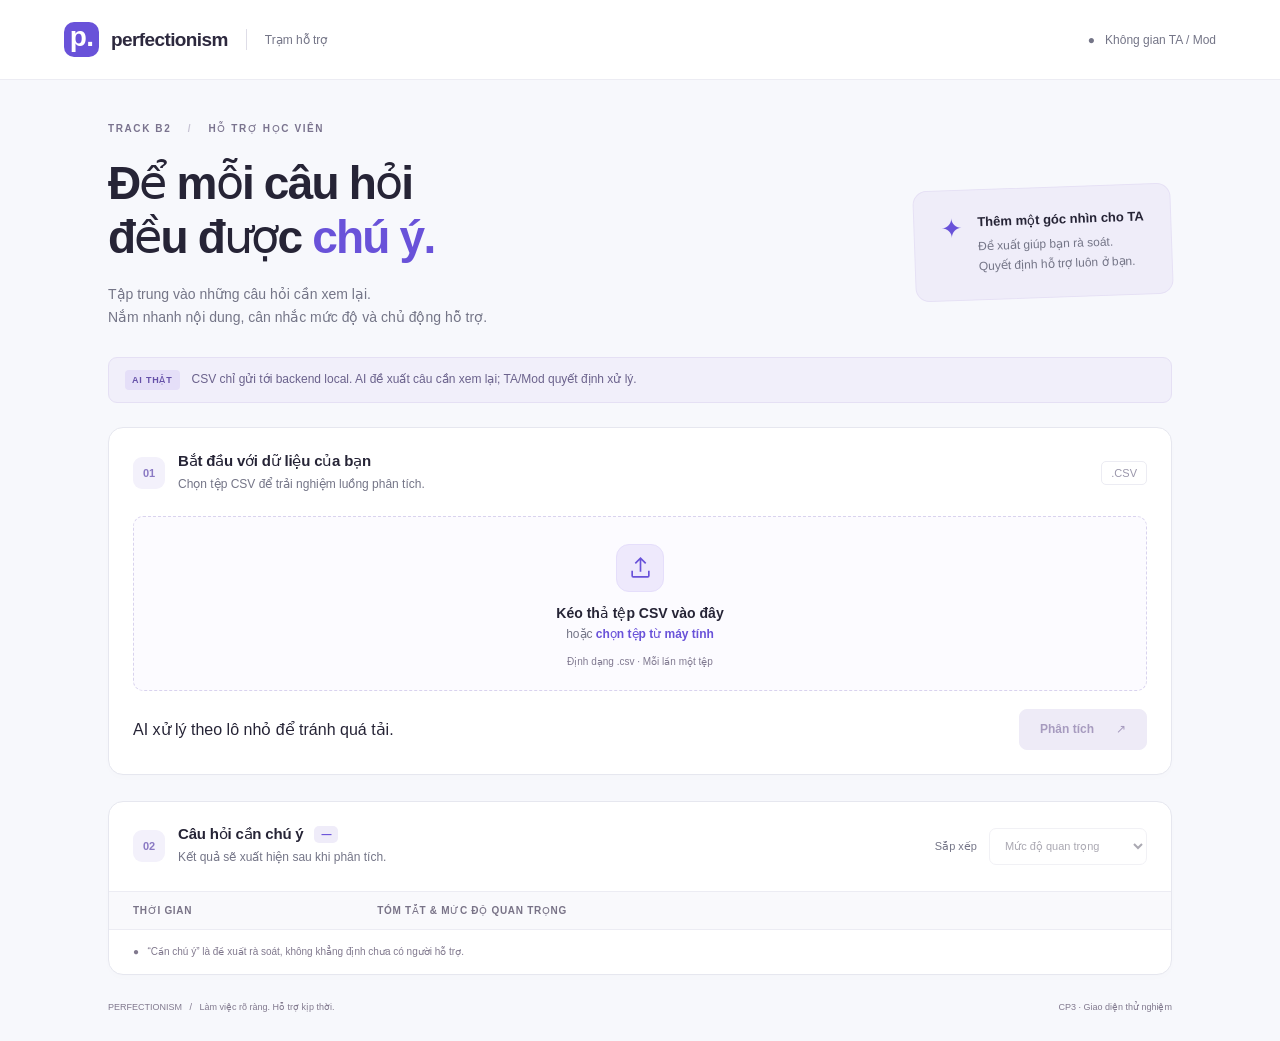
==== codebase/public/index.html @ 527309ae "feat: add CP3 AI triage MVP" ====
﻿<!doctype html>
<html lang="vi">
<head>
<meta charset="utf-8"><meta name="viewport" content="width=device-width,initial-scale=1">
<title>Trạm hỗ trợ · Perfectionism</title>
<link rel="stylesheet" href="styles.css"><script src="app.js" defer></script>
</head>
<body>
<header><a class="brand" href="./index.html"><span class="logo">p.</span>perfectionism<span class="divider"></span><small>Trạm hỗ trợ</small></a><span class="workspace">● &nbsp; Không gian TA / Mod</span></header>
<main>
<div class="eyebrow">TRACK B2 <span>/</span> HỖ TRỢ HỌC VIÊN</div>
<section class="hero"><div><h1>Để mỗi câu hỏi<br>đều được <em>chú ý.</em></h1><p>Tập trung vào những câu hỏi cần xem lại.<br>Nắm nhanh nội dung, cân nhắc mức độ và chủ động hỗ trợ.</p></div><aside class="note"><span>✦</span><div><strong>Thêm một góc nhìn cho TA</strong><p>Đề xuất giúp bạn rà soát.<br>Quyết định hỗ trợ luôn ở bạn.</p></div></aside></section>
<aside class="demo"><b>AI THẬT</b><p>CSV chỉ gửi tới backend local. AI đề xuất câu cần xem lại; TA/Mod quyết định xử lý.</p></aside>
<section class="card upload-card" aria-labelledby="upload-title">
<div class="heading"><span class="step">01</span><div><h2 id="upload-title">Bắt đầu với dữ liệu của bạn</h2><p>Chọn tệp CSV để trải nghiệm luồng phân tích.</p></div><span class="file-type">.CSV</span></div>
<label class="upload-zone" id="drop-zone" for="file"><input id="file" type="file" accept=".csv,text/csv" aria-describedby="file-help"><span class="upload-icon" aria-hidden="true"><svg width="25" height="25" viewBox="0 0 24 24" fill="none" stroke="currentColor" stroke-width="1.6"><path d="M12 16V3m-5 5 5-5 5 5M4 15v5a1 1 0 0 0 1 1h14a1 1 0 0 0 1-1v-5"/></svg></span><strong id="file-name">Kéo thả tệp CSV vào đây</strong><span id="file-help">hoặc <b>chọn tệp từ máy tính</b></span><small id="file-meta">Định dạng .csv · Mỗi lần một tệp</small></label>
<div class="actions"><span class="small-note">AI xử lý theo lô nhỏ để tránh quá tải.</span><button id="run" class="primary" disabled><span id="run-label">Phân tích</span><span aria-hidden="true">↗</span></button></div>
</section>
<section class="card" id="results-panel" aria-labelledby="results-title" aria-busy="false">
<div class="toolbar"><div class="heading"><span class="step">02</span><div><h2 id="results-title">Câu hỏi cần chú ý <span id="result-count">—</span></h2><p id="count" role="status" aria-live="polite">Kết quả sẽ xuất hiện sau khi phân tích.</p></div></div><label for="sort">Sắp xếp<select id="sort" disabled><option value="priority">Mức độ quan trọng</option><option value="oldest">Thời gian: cũ nhất</option><option value="newest">Thời gian: mới nhất</option></select></label></div>
<table><thead><tr><th scope="col">Thời gian</th><th scope="col">Tóm tắt &amp; mức độ quan trọng</th></tr></thead><tbody id="rows"></tbody></table>
<div class="table-footer">● &nbsp; “Cần chú ý” là đề xuất rà soát, không khẳng định chưa có người hỗ trợ.</div>
</section>
<footer><span>PERFECTIONISM &nbsp; / &nbsp; Làm việc rõ ràng. Hỗ trợ kịp thời.</span><span>CP3 · Giao diện thử nghiệm</span></footer>
</main>
</body>
</html>
---- codebase/public/styles.css ----
﻿:root{font-family:Inter,"Segoe UI",Arial,sans-serif;color:#262436;background:#f7f8fc;font-synthesis:none;--purple:#6952d9;--muted:#747587;--line:#ececf3}*{box-sizing:border-box}body{margin:0}button,input,select{font:inherit}button,select{cursor:pointer}button:disabled,select:disabled{cursor:default;opacity:.5}button:focus-visible,select:focus-visible,a:focus-visible{outline:3px solid #ad9df4;outline-offset:4px}
header{height:80px;padding:0 5%;display:flex;justify-content:space-between;align-items:center;background:#fff;border-bottom:1px solid var(--line)}.brand{display:flex;align-items:center;gap:12px;color:#2d293e;text-decoration:none;font-size:19px;font-weight:750;letter-spacing:-.6px}.logo{background:var(--purple);color:white;width:35px;height:35px;border-radius:10px;text-align:center;font-size:28px;line-height:30px}.divider{height:21px;border-left:1px solid #dedde7;margin:0 6px}.brand small,.workspace{font-size:12px;font-weight:500;letter-spacing:0;color:var(--muted)}main{max-width:1120px;margin:0 auto;padding:43px 28px 26px}.eyebrow{font-size:10px;font-weight:750;letter-spacing:1.6px;color:#7a738e}.eyebrow span{color:#c6c2d3;margin:0 12px}.hero{display:flex;align-items:center;justify-content:space-between;gap:32px;margin:22px 0 28px}h1{font-size:46px;line-height:1.18;letter-spacing:-1.8px;font-weight:730;margin:0 0 18px}h1 em{color:var(--purple);font-style:normal}p{line-height:1.65}.hero p{font-size:14px;color:var(--muted);margin:0}.note{display:flex;align-items:flex-start;gap:15px;padding:22px 26px;background:#efedf9;border:1px solid #e6e1f5;border-radius:14px;transform:rotate(-2deg)}.note strong{font-size:13px;font-weight:650}.note p{font-size:12px;margin-top:7px}.note>span{font-size:26px;color:var(--purple)}
.demo{display:flex;gap:12px;align-items:center;border:1px solid #e5e0f4;border-radius:9px;padding:12px 16px;background:#f1effa;margin-bottom:24px}.demo p{margin:0;font-size:12px;color:#6b628c}.demo>b{white-space:nowrap;font-size:9px;letter-spacing:.8px;background:#e5dff8;color:#6550a8;border-radius:4px;padding:5px 7px}.card{background:#fff;border:1px solid #e6e7ef;border-radius:15px;overflow:hidden;box-shadow:0 3px 7px #24203803}.upload-card{padding:24px;margin-bottom:26px;overflow:visible}.heading{display:flex;gap:13px;align-items:center}.step{display:grid;place-items:center;width:32px;height:32px;border-radius:9px;background:#f3f1fb;color:#8a79c3;font-size:11px;font-weight:700;flex-shrink:0}h2{font-size:15px;margin:0;font-weight:650;letter-spacing:-.2px}.heading p{font-size:12px;color:var(--muted);margin:5px 0 0}.file-type{margin-left:auto;color:#9a96ab;font-size:11px;border:1px solid var(--line);padding:5px 9px;border-radius:5px}
.upload-zone{position:relative;display:flex;flex-direction:column;align-items:center;text-align:center;border:1.5px dashed #d9d3ee;border-radius:10px;background:#fcfbff;padding:27px 18px 23px;margin-top:21px;cursor:pointer;transition:background .2s,border-color .2s}.upload-zone:hover,.upload-zone.dragging{background:#f2eefd;border-color:var(--purple)}.upload-zone:focus-within{outline:3px solid #ad9df4;outline-offset:3px}.upload-zone input{position:absolute;width:100%;height:100%;inset:0;opacity:0;cursor:pointer}.upload-zone:has(input:disabled){opacity:.55}.upload-zone input:disabled{cursor:wait}.upload-icon{display:grid;place-items:center;background:#eee9fc;color:var(--purple);width:48px;height:48px;border:1px solid #e5defb;border-radius:13px;margin-bottom:13px}.upload-zone strong{font-size:14px;font-weight:600;max-width:100%;overflow-wrap:anywhere}.upload-zone>span:not(.upload-icon){font-size:12px;color:var(--muted);margin-top:6px}.upload-zone b{color:var(--purple);font-weight:600}.upload-zone small{font-size:10px;margin-top:15px;color:#817a91}.actions{display:flex;align-items:center;justify-content:space-between;gap:20px;margin-top:18px}.actions label,.toolbar label{display:flex;align-items:center;gap:12px;font-size:11px;color:var(--muted)}select{border:1px solid #e5e4ed;background:#fff;border-radius:7px;padding:9px 28px 9px 11px;color:#595568;font-size:11px;min-height:37px;max-width:100%}.primary{display:flex;justify-content:center;align-items:center;gap:22px;background:var(--purple);border:1px solid var(--purple);border-radius:8px;color:#fff;padding:11px 20px;font-size:12px;font-weight:600;min-height:41px;box-shadow:0 3px 6px #6952d920}.primary:hover:not(:disabled){background:#5942c6}.primary:disabled{opacity:1;background:#eeebf7;border-color:#eeebf7;color:#a79bbf;box-shadow:none}
.toolbar{display:flex;align-items:center;justify-content:space-between;gap:20px;padding:23px 24px}#result-count{display:inline-block;vertical-align:middle;background:#efecf9;color:var(--purple);font-size:10px;padding:3px 7px;border-radius:5px;margin-left:7px}.toolbar label{flex-shrink:0}table{border-collapse:collapse;width:100%;table-layout:fixed}th{text-align:left;background:#f9f9fc;border-top:1px solid var(--line);border-bottom:1px solid var(--line);padding:13px 24px;font-size:10px;font-weight:650;color:#797387;text-transform:uppercase;letter-spacing:.7px}th:first-child{width:23%}td{padding:23px 24px;vertical-align:top;border-bottom:1px solid var(--line);overflow-wrap:anywhere}tbody tr:last-child td{border-bottom:0}time{font-size:18px;font-weight:650;font-variant-numeric:tabular-nums}.date,.waiting{font-size:11px;color:var(--muted);margin-top:5px}.waiting{color:#87719f;margin-top:10px}.badge{display:inline-block;font-size:10px;padding:4px 8px;border-radius:5px;background:#f0f0f4;color:#737082;margin:0 6px 10px 0;font-weight:600}.high{background:#fff0ed;color:#ba544a}.medium{background:#fff6df;color:#916b1e}.low{background:#eaf6f0;color:#398165}.uncertain{background:#f0eafa;color:#8054ae}.summary{font-size:13px;line-height:1.6;font-weight:600}.reason{font-size:12px;color:var(--muted);margin:7px 0}.source{font-size:10px;color:#817a90;line-height:1.7;margin-top:11px}.empty-state{text-align:center;padding:31px 0 37px}.state-icon{display:grid;place-items:center;width:46px;height:46px;margin:0 auto 16px;background:#f4f2fa;border:1px solid #ebe7f5;border-radius:13px;font-size:28px;color:#ada2ca}.empty-state h3{font-size:13px;font-weight:600;margin:0 0 8px;color:#676074}.empty-state p{font-size:12px;color:#81798e;margin:0}.empty-state .primary{margin:18px auto 0}.error h3,.error p{color:#ad4a48}.error .state-icon{color:#bd6057;background:#fff1ef;border-color:#f8ded9}.spinner{border:2px solid #e3dcf5;border-top-color:var(--purple);border-radius:50%;width:28px;height:28px;animation:spin .85s linear infinite}@keyframes spin{to{transform:rotate(360deg)}}.table-footer{padding:14px 24px;border-top:1px solid var(--line);font-size:10px;line-height:1.6;color:#81798e}footer{display:flex;justify-content:space-between;gap:16px;font-size:9px;color:#81798e;margin-top:25px;line-height:1.6}
@media(max-width:700px){header{height:65px;padding:0 20px}.workspace,.divider,.brand small{display:none}main{padding:28px 16px 22px}.hero{margin:20px 0 25px}h1{font-size:37px}.note{display:none}.demo{align-items:flex-start;padding:12px;gap:9px}.demo p{font-size:11px}.upload-card{padding:18px}.actions{align-items:stretch;flex-direction:column;gap:14px}.actions label{justify-content:space-between;flex-wrap:wrap}.toolbar{padding:19px 16px;flex-direction:column;align-items:stretch;gap:16px}.toolbar label{justify-content:space-between}th,td{padding:16px 12px}th{font-size:9px;letter-spacing:.3px}th:first-child{width:29%}time{font-size:16px}.date,.waiting{font-size:10px}.summary{font-size:12px}.table-footer{padding:13px 16px}.empty-state{padding:25px 4px}.empty-state h3{font-size:12px}footer{flex-direction:column;gap:5px}.file-type{display:none}}@media(prefers-reduced-motion:reduce){*,*::before,*::after{animation:none!important;transition:none!important}}
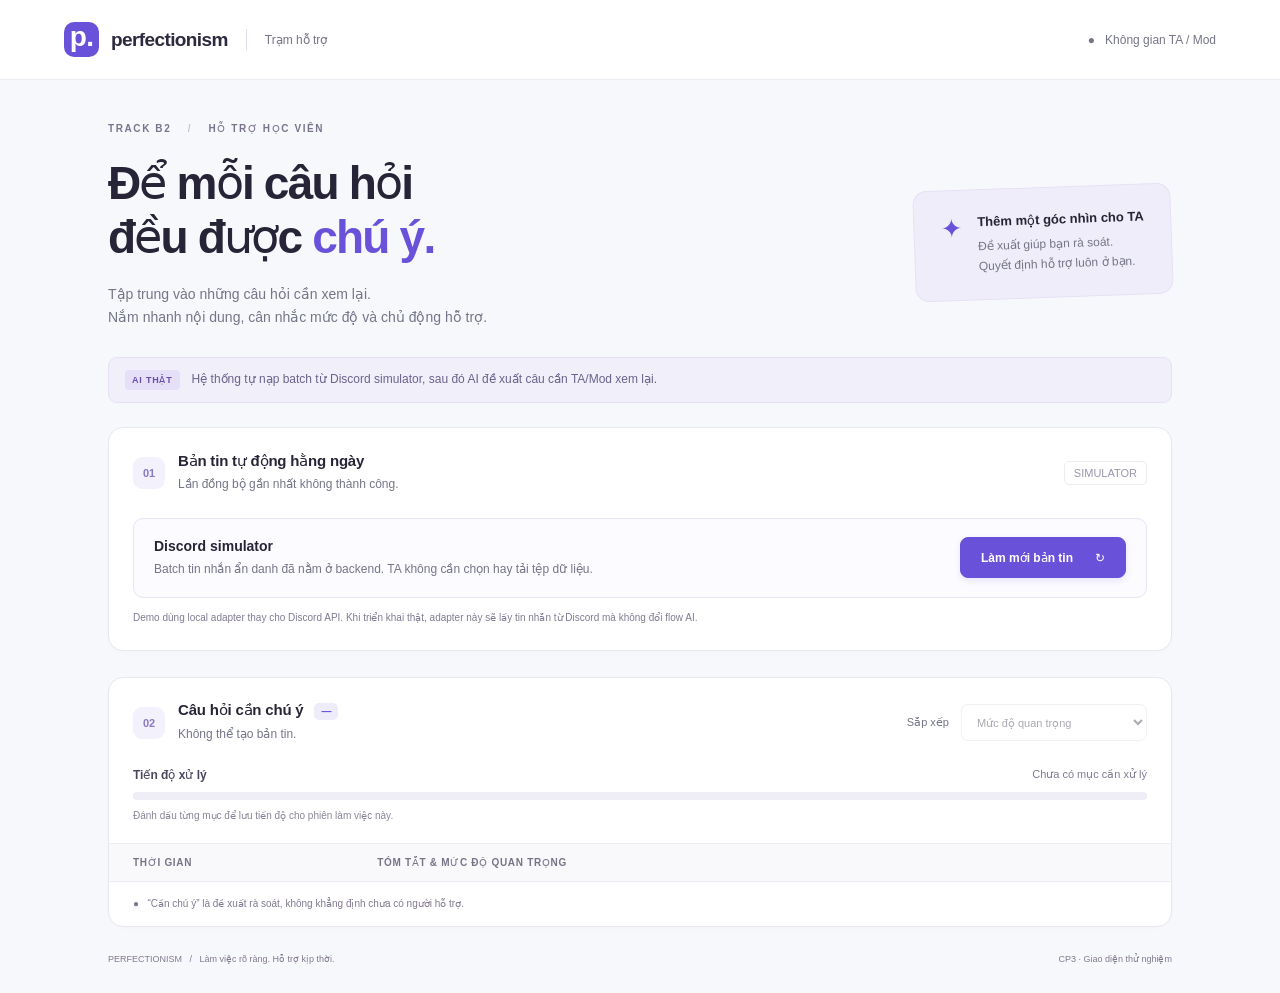
==== commit 78873801: "feat: finalize B2 CP4 MVP and evaluation" ====
--- a/codebase/public/index.html
+++ b/codebase/public/index.html
@@ -10,18 +10,22 @@
 <main>
 <div class="eyebrow">TRACK B2 <span>/</span> HỖ TRỢ HỌC VIÊN</div>
 <section class="hero"><div><h1>Để mỗi câu hỏi<br>đều được <em>chú ý.</em></h1><p>Tập trung vào những câu hỏi cần xem lại.<br>Nắm nhanh nội dung, cân nhắc mức độ và chủ động hỗ trợ.</p></div><aside class="note"><span>✦</span><div><strong>Thêm một góc nhìn cho TA</strong><p>Đề xuất giúp bạn rà soát.<br>Quyết định hỗ trợ luôn ở bạn.</p></div></aside></section>
-<aside class="demo"><b>AI THẬT</b><p>CSV chỉ gửi tới backend local. AI đề xuất câu cần xem lại; TA/Mod quyết định xử lý.</p></aside>
-<section class="card upload-card" aria-labelledby="upload-title">
-<div class="heading"><span class="step">01</span><div><h2 id="upload-title">Bắt đầu với dữ liệu của bạn</h2><p>Chọn tệp CSV để trải nghiệm luồng phân tích.</p></div><span class="file-type">.CSV</span></div>
-<label class="upload-zone" id="drop-zone" for="file"><input id="file" type="file" accept=".csv,text/csv" aria-describedby="file-help"><span class="upload-icon" aria-hidden="true"><svg width="25" height="25" viewBox="0 0 24 24" fill="none" stroke="currentColor" stroke-width="1.6"><path d="M12 16V3m-5 5 5-5 5 5M4 15v5a1 1 0 0 0 1 1h14a1 1 0 0 0 1-1v-5"/></svg></span><strong id="file-name">Kéo thả tệp CSV vào đây</strong><span id="file-help">hoặc <b>chọn tệp từ máy tính</b></span><small id="file-meta">Định dạng .csv · Mỗi lần một tệp</small></label>
-<div class="actions"><span class="small-note">AI xử lý theo lô nhỏ để tránh quá tải.</span><button id="run" class="primary" disabled><span id="run-label">Phân tích</span><span aria-hidden="true">↗</span></button></div>
+<aside class="demo"><b>AI THẬT</b><p>Hệ thống tự nạp batch từ Discord simulator, sau đó AI đề xuất câu cần TA/Mod xem lại.</p></aside>
+<section class="card sync-card" aria-labelledby="sync-title">
+<div class="heading"><span class="step">01</span><div><h2 id="sync-title">Bản tin tự động hằng ngày</h2><p id="sync-status" role="status" aria-live="polite">Đang nạp batch Discord demo…</p></div><span class="file-type">SIMULATOR</span></div>
+<div class="sync-content"><div><strong>Discord simulator</strong><p>Batch tin nhắn ẩn danh đã nằm ở backend. TA không cần chọn hay tải tệp dữ liệu.</p></div><button id="run" class="primary"><span id="run-label">Làm mới bản tin</span><span aria-hidden="true">↻</span></button></div>
+<small class="disclosure">Demo dùng local adapter thay cho Discord API. Khi triển khai thật, adapter này sẽ lấy tin nhắn từ Discord mà không đổi flow AI.</small>
 </section>
 <section class="card" id="results-panel" aria-labelledby="results-title" aria-busy="false">
-<div class="toolbar"><div class="heading"><span class="step">02</span><div><h2 id="results-title">Câu hỏi cần chú ý <span id="result-count">—</span></h2><p id="count" role="status" aria-live="polite">Kết quả sẽ xuất hiện sau khi phân tích.</p></div></div><label for="sort">Sắp xếp<select id="sort" disabled><option value="priority">Mức độ quan trọng</option><option value="oldest">Thời gian: cũ nhất</option><option value="newest">Thời gian: mới nhất</option></select></label></div>
+<div class="toolbar"><div class="heading"><span class="step">02</span><div><h2 id="results-title">Câu hỏi cần chú ý <span id="result-count">—</span></h2><p id="count" role="status" aria-live="polite">Kết quả sẽ xuất hiện sau khi phân tích.</p></div></div><label for="sort">Sắp xếp<select id="sort" disabled><option value="priority">Mức độ quan trọng</option><option value="progress">Tiến độ: chưa xử lý trước</option><option value="oldest">Thời gian: cũ nhất</option><option value="newest">Thời gian: mới nhất</option></select></label></div>
+<section class="ta-progress" aria-label="Tiến độ xử lý của TA"><div class="progress-label"><strong>Tiến độ xử lý</strong><span id="progress-text">Chưa có mục cần xử lý</span></div><div class="progress-track" role="progressbar" aria-valuemin="0" aria-valuemax="0" aria-valuenow="0" aria-labelledby="progress-text"><span id="progress-value"></span></div><p>Đánh dấu từng mục để lưu tiến độ cho phiên làm việc này.</p></section>
+<div id="refresh-overlay" class="refresh-overlay" hidden><span class="loading-dot" aria-hidden="true"></span><span id="refresh-message">Đang cập nhật bản tin…</span></div>
 <table><thead><tr><th scope="col">Thời gian</th><th scope="col">Tóm tắt &amp; mức độ quan trọng</th></tr></thead><tbody id="rows"></tbody></table>
 <div class="table-footer">● &nbsp; “Cần chú ý” là đề xuất rà soát, không khẳng định chưa có người hỗ trợ.</div>
 </section>
 <footer><span>PERFECTIONISM &nbsp; / &nbsp; Làm việc rõ ràng. Hỗ trợ kịp thời.</span><span>CP3 · Giao diện thử nghiệm</span></footer>
 </main>
+<dialog id="context-dialog" aria-labelledby="context-title"><section class="context-head"><div><span class="context-kicker">DISCORD SIMULATOR</span><h2 id="context-title">Đang tải ngữ cảnh…</h2><p id="context-meta"></p></div><button id="close-context" class="icon-button" aria-label="Đóng ngữ cảnh">×</button></section><div id="context-messages" class="context-messages" aria-live="polite"></div><p class="context-note">Hiển thị tối đa 2 tin trước và 2 tin sau trong cùng kênh. Đây là local adapter mô phỏng Discord API.</p></dialog>
+<div id="toast" class="toast" role="status" aria-live="polite" hidden></div>
 </body>
 </html>
--- a/codebase/public/styles.css
+++ b/codebase/public/styles.css
@@ -1,6 +1,10 @@
 ﻿:root{font-family:Inter,"Segoe UI",Arial,sans-serif;color:#262436;background:#f7f8fc;font-synthesis:none;--purple:#6952d9;--muted:#747587;--line:#ececf3}*{box-sizing:border-box}body{margin:0}button,input,select{font:inherit}button,select{cursor:pointer}button:disabled,select:disabled{cursor:default;opacity:.5}button:focus-visible,select:focus-visible,a:focus-visible{outline:3px solid #ad9df4;outline-offset:4px}
 header{height:80px;padding:0 5%;display:flex;justify-content:space-between;align-items:center;background:#fff;border-bottom:1px solid var(--line)}.brand{display:flex;align-items:center;gap:12px;color:#2d293e;text-decoration:none;font-size:19px;font-weight:750;letter-spacing:-.6px}.logo{background:var(--purple);color:white;width:35px;height:35px;border-radius:10px;text-align:center;font-size:28px;line-height:30px}.divider{height:21px;border-left:1px solid #dedde7;margin:0 6px}.brand small,.workspace{font-size:12px;font-weight:500;letter-spacing:0;color:var(--muted)}main{max-width:1120px;margin:0 auto;padding:43px 28px 26px}.eyebrow{font-size:10px;font-weight:750;letter-spacing:1.6px;color:#7a738e}.eyebrow span{color:#c6c2d3;margin:0 12px}.hero{display:flex;align-items:center;justify-content:space-between;gap:32px;margin:22px 0 28px}h1{font-size:46px;line-height:1.18;letter-spacing:-1.8px;font-weight:730;margin:0 0 18px}h1 em{color:var(--purple);font-style:normal}p{line-height:1.65}.hero p{font-size:14px;color:var(--muted);margin:0}.note{display:flex;align-items:flex-start;gap:15px;padding:22px 26px;background:#efedf9;border:1px solid #e6e1f5;border-radius:14px;transform:rotate(-2deg)}.note strong{font-size:13px;font-weight:650}.note p{font-size:12px;margin-top:7px}.note>span{font-size:26px;color:var(--purple)}
 .demo{display:flex;gap:12px;align-items:center;border:1px solid #e5e0f4;border-radius:9px;padding:12px 16px;background:#f1effa;margin-bottom:24px}.demo p{margin:0;font-size:12px;color:#6b628c}.demo>b{white-space:nowrap;font-size:9px;letter-spacing:.8px;background:#e5dff8;color:#6550a8;border-radius:4px;padding:5px 7px}.card{background:#fff;border:1px solid #e6e7ef;border-radius:15px;overflow:hidden;box-shadow:0 3px 7px #24203803}.upload-card{padding:24px;margin-bottom:26px;overflow:visible}.heading{display:flex;gap:13px;align-items:center}.step{display:grid;place-items:center;width:32px;height:32px;border-radius:9px;background:#f3f1fb;color:#8a79c3;font-size:11px;font-weight:700;flex-shrink:0}h2{font-size:15px;margin:0;font-weight:650;letter-spacing:-.2px}.heading p{font-size:12px;color:var(--muted);margin:5px 0 0}.file-type{margin-left:auto;color:#9a96ab;font-size:11px;border:1px solid var(--line);padding:5px 9px;border-radius:5px}
+.sync-card{padding:24px;margin-bottom:26px;overflow:visible}.sync-content{display:flex;align-items:center;justify-content:space-between;gap:24px;margin:23px 0 12px;padding:18px 20px;background:#fcfbff;border:1px solid #e8e4f4;border-radius:10px}.sync-content strong{font-size:14px}.sync-content p{font-size:12px;color:var(--muted);margin:5px 0 0}.disclosure{display:block;color:#817a91;font-size:10px;line-height:1.6}
+.ta-progress{padding:0 24px 20px}.progress-label{display:flex;justify-content:space-between;gap:16px;align-items:center;font-size:12px}.progress-label strong{color:#4b4560}.progress-label span{color:#817a91;font-size:11px}.progress-track{height:8px;background:#efedf5;border-radius:999px;overflow:hidden;margin-top:10px}.progress-track span{display:block;height:100%;width:0;background:linear-gradient(90deg,#6952d9,#9a7af0);border-radius:inherit;transition:width .25s ease}.ta-progress p{margin:8px 0 0;color:#8b8497;font-size:10px;line-height:1.5}.work-state{display:flex;align-items:center;gap:8px;margin-top:13px;font-size:10px;color:#817a91}.work-state select{min-height:31px;padding:6px 25px 6px 8px;font-size:10px;color:#5a526e;background:#faf9fd}
+.refresh-overlay{position:absolute;inset:0;z-index:2;display:flex;align-items:center;justify-content:center;gap:10px;background:#ffffffb8;color:#5b4bb0;font-size:12px;font-weight:650;backdrop-filter:blur(1px);pointer-events:none}.refresh-overlay[hidden]{display:none}.is-refreshing table,.is-refreshing .ta-progress,.is-refreshing .toolbar{opacity:.58;transition:opacity .18s ease}.loading-dot{width:18px;height:18px;border:2px solid #d9d1f5;border-top-color:#6952d9;border-radius:50%;animation:spin .7s linear infinite}.result-row{animation:row-enter .22s ease both;animation-delay:calc(var(--row-index) * 45ms)}.result-row.is-seen td{background:#fffdf8}.result-row.is-done td{background:#f8fcf9}.result-row.is-done .summary{color:#777385}.reordering .result-row{animation:row-enter .18s ease both}.toast{position:fixed;right:22px;bottom:22px;z-index:10;max-width:min(340px,calc(100% - 44px));padding:11px 14px;border-radius:9px;background:#2d293e;color:#fff;font-size:12px;box-shadow:0 12px 28px #28233833;opacity:0;transform:translateY(8px);transition:opacity .18s ease,transform .18s ease}.toast.show{opacity:1;transform:translateY(0)}dialog[open]{animation:dialog-enter .18s ease both}.discord-message.focused{animation:focus-pulse .75s ease 1}.context-link,.work-state select{transition:color .18s ease,border-color .18s ease,background .18s ease}.work-state select:focus-visible{outline:3px solid #ad9df4;outline-offset:2px}.work-state select:hover{border-color:#c8bdf0}.work-pending select{background:#f4f2fa;color:#625b76;border-color:#ded8ef}.work-seen select{background:#fff8e8;color:#765b11;border-color:#e7ca78}.work-done select{background:#eff9f3;color:#21673c;border-color:#9fd5b0}.work-seen>span{color:#765b11}.work-done>span{color:#21673c}@keyframes row-enter{from{opacity:0;transform:translateY(5px)}to{opacity:1;transform:translateY(0)}}@keyframes dialog-enter{from{opacity:0;transform:translateY(10px)}to{opacity:1;transform:translateY(0)}}@keyframes focus-pulse{0%,100%{background:#5865f229}50%{background:#8c7ae63d}}
+.context-link{border:0;background:none;color:#6952d9;font-size:10px;font-weight:700;padding:0;text-decoration:underline;cursor:pointer}.context-link:hover{color:#4f3bb4}.context-link:focus-visible,.icon-button:focus-visible{outline:3px solid #ad9df4;outline-offset:3px}dialog{width:min(620px,calc(100% - 28px));border:0;border-radius:16px;padding:0;color:#f7f8fc;background:#313338;box-shadow:0 25px 80px #17181c80}dialog::backdrop{background:#17181c99}.context-head{display:flex;justify-content:space-between;gap:20px;padding:22px 24px 17px;background:#2b2d31;border-bottom:1px solid #3f4147}.context-kicker{font-size:9px;font-weight:700;letter-spacing:1.2px;color:#b8a4ee}.context-head h2{color:#fff;font-size:16px;margin:6px 0}.context-head p{font-size:11px;color:#b5bac1;margin:0}.icon-button{width:32px;height:32px;border:0;border-radius:7px;background:#3f4147;color:#dbdee1;font-size:25px;line-height:1;cursor:pointer}.context-messages{max-height:390px;overflow:auto;padding:16px 18px}.discord-message{position:relative;padding:12px 14px 12px 54px;border-radius:8px;margin:3px 0}.message-avatar,.avatar-fallback{position:absolute;left:12px;top:14px;width:30px;height:30px;border-radius:50%;object-fit:cover}.avatar-fallback{display:grid;place-items:center;background:#5865f2;color:#fff;font-size:9px;font-weight:700}.discord-message.focused{background:#5865f229;outline:1px solid #7581ff}.message-author{display:inline-block;font-size:12px;font-weight:700;color:#fff}.message-time{font-size:10px;color:#949ba4;margin-left:8px}.message-content{font-size:13px;line-height:1.5;color:#dbdee1;margin:5px 0 0}.context-note{margin:0;padding:13px 24px 17px;color:#949ba4;border-top:1px solid #3f4147;font-size:10px;line-height:1.55}
 .upload-zone{position:relative;display:flex;flex-direction:column;align-items:center;text-align:center;border:1.5px dashed #d9d3ee;border-radius:10px;background:#fcfbff;padding:27px 18px 23px;margin-top:21px;cursor:pointer;transition:background .2s,border-color .2s}.upload-zone:hover,.upload-zone.dragging{background:#f2eefd;border-color:var(--purple)}.upload-zone:focus-within{outline:3px solid #ad9df4;outline-offset:3px}.upload-zone input{position:absolute;width:100%;height:100%;inset:0;opacity:0;cursor:pointer}.upload-zone:has(input:disabled){opacity:.55}.upload-zone input:disabled{cursor:wait}.upload-icon{display:grid;place-items:center;background:#eee9fc;color:var(--purple);width:48px;height:48px;border:1px solid #e5defb;border-radius:13px;margin-bottom:13px}.upload-zone strong{font-size:14px;font-weight:600;max-width:100%;overflow-wrap:anywhere}.upload-zone>span:not(.upload-icon){font-size:12px;color:var(--muted);margin-top:6px}.upload-zone b{color:var(--purple);font-weight:600}.upload-zone small{font-size:10px;margin-top:15px;color:#817a91}.actions{display:flex;align-items:center;justify-content:space-between;gap:20px;margin-top:18px}.actions label,.toolbar label{display:flex;align-items:center;gap:12px;font-size:11px;color:var(--muted)}select{border:1px solid #e5e4ed;background:#fff;border-radius:7px;padding:9px 28px 9px 11px;color:#595568;font-size:11px;min-height:37px;max-width:100%}.primary{display:flex;justify-content:center;align-items:center;gap:22px;background:var(--purple);border:1px solid var(--purple);border-radius:8px;color:#fff;padding:11px 20px;font-size:12px;font-weight:600;min-height:41px;box-shadow:0 3px 6px #6952d920}.primary:hover:not(:disabled){background:#5942c6}.primary:disabled{opacity:1;background:#eeebf7;border-color:#eeebf7;color:#a79bbf;box-shadow:none}
 .toolbar{display:flex;align-items:center;justify-content:space-between;gap:20px;padding:23px 24px}#result-count{display:inline-block;vertical-align:middle;background:#efecf9;color:var(--purple);font-size:10px;padding:3px 7px;border-radius:5px;margin-left:7px}.toolbar label{flex-shrink:0}table{border-collapse:collapse;width:100%;table-layout:fixed}th{text-align:left;background:#f9f9fc;border-top:1px solid var(--line);border-bottom:1px solid var(--line);padding:13px 24px;font-size:10px;font-weight:650;color:#797387;text-transform:uppercase;letter-spacing:.7px}th:first-child{width:23%}td{padding:23px 24px;vertical-align:top;border-bottom:1px solid var(--line);overflow-wrap:anywhere}tbody tr:last-child td{border-bottom:0}time{font-size:18px;font-weight:650;font-variant-numeric:tabular-nums}.date,.waiting{font-size:11px;color:var(--muted);margin-top:5px}.waiting{color:#87719f;margin-top:10px}.badge{display:inline-block;font-size:10px;padding:4px 8px;border-radius:5px;background:#f0f0f4;color:#737082;margin:0 6px 10px 0;font-weight:600}.high{background:#fff0ed;color:#ba544a}.medium{background:#fff6df;color:#916b1e}.low{background:#eaf6f0;color:#398165}.uncertain{background:#f0eafa;color:#8054ae}.summary{font-size:13px;line-height:1.6;font-weight:600}.reason{font-size:12px;color:var(--muted);margin:7px 0}.source{font-size:10px;color:#817a90;line-height:1.7;margin-top:11px}.empty-state{text-align:center;padding:31px 0 37px}.state-icon{display:grid;place-items:center;width:46px;height:46px;margin:0 auto 16px;background:#f4f2fa;border:1px solid #ebe7f5;border-radius:13px;font-size:28px;color:#ada2ca}.empty-state h3{font-size:13px;font-weight:600;margin:0 0 8px;color:#676074}.empty-state p{font-size:12px;color:#81798e;margin:0}.empty-state .primary{margin:18px auto 0}.error h3,.error p{color:#ad4a48}.error .state-icon{color:#bd6057;background:#fff1ef;border-color:#f8ded9}.spinner{border:2px solid #e3dcf5;border-top-color:var(--purple);border-radius:50%;width:28px;height:28px;animation:spin .85s linear infinite}@keyframes spin{to{transform:rotate(360deg)}}.table-footer{padding:14px 24px;border-top:1px solid var(--line);font-size:10px;line-height:1.6;color:#81798e}footer{display:flex;justify-content:space-between;gap:16px;font-size:9px;color:#81798e;margin-top:25px;line-height:1.6}
 @media(max-width:700px){header{height:65px;padding:0 20px}.workspace,.divider,.brand small{display:none}main{padding:28px 16px 22px}.hero{margin:20px 0 25px}h1{font-size:37px}.note{display:none}.demo{align-items:flex-start;padding:12px;gap:9px}.demo p{font-size:11px}.upload-card{padding:18px}.actions{align-items:stretch;flex-direction:column;gap:14px}.actions label{justify-content:space-between;flex-wrap:wrap}.toolbar{padding:19px 16px;flex-direction:column;align-items:stretch;gap:16px}.toolbar label{justify-content:space-between}th,td{padding:16px 12px}th{font-size:9px;letter-spacing:.3px}th:first-child{width:29%}time{font-size:16px}.date,.waiting{font-size:10px}.summary{font-size:12px}.table-footer{padding:13px 16px}.empty-state{padding:25px 4px}.empty-state h3{font-size:12px}footer{flex-direction:column;gap:5px}.file-type{display:none}}@media(prefers-reduced-motion:reduce){*,*::before,*::after{animation:none!important;transition:none!important}}
